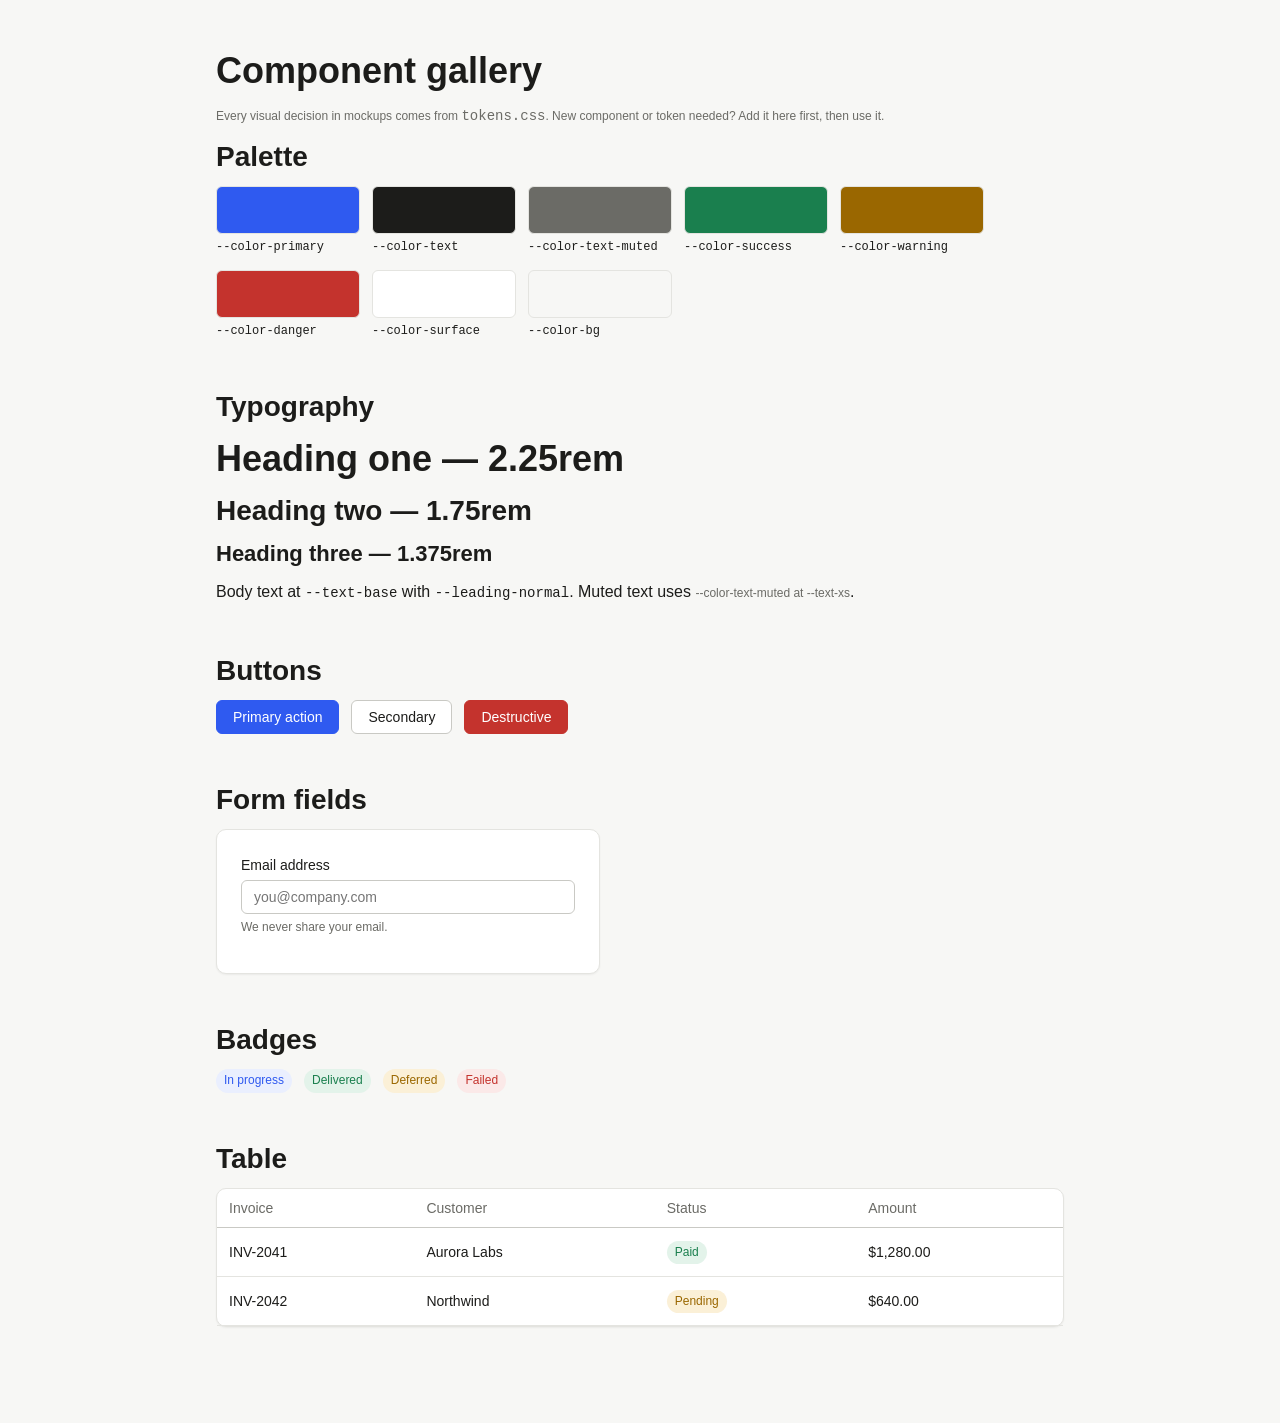
==== template/design-system/components.html @ b8dc923a "Initial release: architecture-docs-as-code toolkit for AI agent workflows A drop-in system (install." ====
<!DOCTYPE html>
<html lang="en">
<head>
  <meta charset="utf-8">
  <meta name="viewport" content="width=device-width, initial-scale=1">
  <title>Design system — component gallery</title>
  <link rel="stylesheet" href="tokens.css">
  <style>
    /* Gallery chrome only — never reuse these classes in mockups. */
    .gallery { max-width: 56rem; margin: 0 auto; padding: var(--space-7) var(--space-5); }
    .gallery section { margin-bottom: var(--space-7); }
    .row { display: flex; flex-wrap: wrap; gap: var(--space-3); align-items: center; }
    .swatch { width: 9rem; }
    .swatch div { height: 3rem; border-radius: var(--radius-sm); border: 1px solid var(--color-border); }
    .swatch code { display: block; margin-top: var(--space-1); font-size: var(--text-xs); }
  </style>
</head>
<body>
  <main class="gallery">
    <h1>Component gallery</h1>
    <p class="help">Every visual decision in mockups comes from <code>tokens.css</code>.
      New component or token needed? Add it here first, then use it.</p>

    <section>
      <h2>Palette</h2>
      <div class="row">
        <div class="swatch"><div style="background: var(--color-primary)"></div><code>--color-primary</code></div>
        <div class="swatch"><div style="background: var(--color-text)"></div><code>--color-text</code></div>
        <div class="swatch"><div style="background: var(--color-text-muted)"></div><code>--color-text-muted</code></div>
        <div class="swatch"><div style="background: var(--color-success)"></div><code>--color-success</code></div>
        <div class="swatch"><div style="background: var(--color-warning)"></div><code>--color-warning</code></div>
        <div class="swatch"><div style="background: var(--color-danger)"></div><code>--color-danger</code></div>
        <div class="swatch"><div style="background: var(--color-surface)"></div><code>--color-surface</code></div>
        <div class="swatch"><div style="background: var(--color-bg)"></div><code>--color-bg</code></div>
      </div>
    </section>

    <section>
      <h2>Typography</h2>
      <h1>Heading one — 2.25rem</h1>
      <h2>Heading two — 1.75rem</h2>
      <h3>Heading three — 1.375rem</h3>
      <p>Body text at <code>--text-base</code> with <code>--leading-normal</code>.
        Muted text uses <span class="help">--color-text-muted at --text-xs</span>.</p>
    </section>

    <section>
      <h2>Buttons</h2>
      <div class="row">
        <button class="btn btn-primary">Primary action</button>
        <button class="btn">Secondary</button>
        <button class="btn btn-danger">Destructive</button>
      </div>
    </section>

    <section>
      <h2>Form fields</h2>
      <div class="card" style="max-width: 24rem">
        <label class="label" for="email">Email address</label>
        <input class="input" id="email" type="email" placeholder="you@company.com">
        <p class="help" style="margin-top: var(--space-1)">We never share your email.</p>
      </div>
    </section>

    <section>
      <h2>Badges</h2>
      <div class="row">
        <span class="badge">In progress</span>
        <span class="badge badge-success">Delivered</span>
        <span class="badge badge-warning">Deferred</span>
        <span class="badge badge-danger">Failed</span>
      </div>
    </section>

    <section>
      <h2>Table</h2>
      <div class="card" style="padding: 0">
        <table class="table">
          <thead><tr><th>Invoice</th><th>Customer</th><th>Status</th><th>Amount</th></tr></thead>
          <tbody>
            <tr><td>INV-2041</td><td>Aurora Labs</td><td><span class="badge badge-success">Paid</span></td><td>$1,280.00</td></tr>
            <tr><td>INV-2042</td><td>Northwind</td><td><span class="badge badge-warning">Pending</span></td><td>$640.00</td></tr>
          </tbody>
        </table>
      </div>
    </section>
  </main>
</body>
</html>
---- template/design-system/tokens.css ----
/* design-system/tokens.css — the single source of visual truth.
   Every mockup and frontend imports this file. Mockups never hardcode a color,
   size, or font: if a value isn't a token here, add the token first (and show
   it in components.html), then use it. */

:root {
  /* ---- palette ---- */
  --color-bg: #f7f7f5;
  --color-surface: #ffffff;
  --color-border: #e4e4e0;
  --color-border-strong: #c9c9c4;
  --color-text: #1c1c1a;
  --color-text-muted: #6b6b66;
  --color-primary: #2f5af0;
  --color-primary-hover: #2348cc;
  --color-on-primary: #ffffff;
  --color-primary-soft: #eaeffe;
  --color-success: #1a7f4e;
  --color-success-soft: #e3f3ea;
  --color-warning: #9a6700;
  --color-warning-soft: #fbf0d7;
  --color-danger: #c4332d;
  --color-danger-soft: #fbe9e8;

  /* ---- typography ---- */
  --font-sans: -apple-system, BlinkMacSystemFont, "Segoe UI", "Inter", Roboto, sans-serif;
  --font-mono: ui-monospace, "SF Mono", "Cascadia Code", Menlo, monospace;
  --text-xs: 0.75rem;
  --text-sm: 0.875rem;
  --text-base: 1rem;
  --text-lg: 1.125rem;
  --text-xl: 1.375rem;
  --text-2xl: 1.75rem;
  --text-3xl: 2.25rem;
  --leading-tight: 1.25;
  --leading-normal: 1.6;
  --weight-normal: 400;
  --weight-medium: 500;
  --weight-semibold: 600;

  /* ---- spacing (4px scale) ---- */
  --space-1: 0.25rem;
  --space-2: 0.5rem;
  --space-3: 0.75rem;
  --space-4: 1rem;
  --space-5: 1.5rem;
  --space-6: 2rem;
  --space-7: 3rem;
  --space-8: 4rem;

  /* ---- shape & elevation ---- */
  --radius-sm: 6px;
  --radius-md: 10px;
  --radius-lg: 16px;
  --shadow-sm: 0 1px 2px rgba(28, 28, 26, 0.06);
  --shadow-md: 0 4px 16px rgba(28, 28, 26, 0.1);
}

/* ---- base ---- */
* { box-sizing: border-box; }
body {
  margin: 0;
  font-family: var(--font-sans);
  font-size: var(--text-base);
  line-height: var(--leading-normal);
  color: var(--color-text);
  background: var(--color-bg);
}
h1, h2, h3 { line-height: var(--leading-tight); font-weight: var(--weight-semibold); margin: 0 0 var(--space-3); }
h1 { font-size: var(--text-3xl); }
h2 { font-size: var(--text-2xl); }
h3 { font-size: var(--text-xl); }
p { margin: 0 0 var(--space-3); }
a { color: var(--color-primary); }
code { font-family: var(--font-mono); font-size: var(--text-sm); }

/* ---- components ---- */
.btn {
  display: inline-flex; align-items: center; gap: var(--space-2);
  padding: var(--space-2) var(--space-4);
  font: var(--weight-medium) var(--text-sm) var(--font-sans);
  border: 1px solid var(--color-border-strong); border-radius: var(--radius-sm);
  background: var(--color-surface); color: var(--color-text);
  cursor: pointer; text-decoration: none;
}
.btn:hover { border-color: var(--color-text-muted); }
.btn-primary { background: var(--color-primary); border-color: var(--color-primary); color: var(--color-on-primary); }
.btn-primary:hover { background: var(--color-primary-hover); border-color: var(--color-primary-hover); }
.btn-danger { background: var(--color-danger); border-color: var(--color-danger); color: var(--color-on-primary); }

.input, .select, .textarea {
  width: 100%; padding: var(--space-2) var(--space-3);
  font: var(--weight-normal) var(--text-sm) var(--font-sans);
  border: 1px solid var(--color-border-strong); border-radius: var(--radius-sm);
  background: var(--color-surface); color: var(--color-text);
}
.input:focus, .select:focus, .textarea:focus {
  outline: 2px solid var(--color-primary-soft); border-color: var(--color-primary);
}
.label { display: block; font-size: var(--text-sm); font-weight: var(--weight-medium); margin-bottom: var(--space-1); }
.help { font-size: var(--text-xs); color: var(--color-text-muted); }

.card {
  background: var(--color-surface); border: 1px solid var(--color-border);
  border-radius: var(--radius-md); padding: var(--space-5); box-shadow: var(--shadow-sm);
}

.badge {
  display: inline-block; padding: 2px var(--space-2);
  font-size: var(--text-xs); font-weight: var(--weight-medium);
  border-radius: 999px; background: var(--color-primary-soft); color: var(--color-primary);
}
.badge-success { background: var(--color-success-soft); color: var(--color-success); }
.badge-warning { background: var(--color-warning-soft); color: var(--color-warning); }
.badge-danger { background: var(--color-danger-soft); color: var(--color-danger); }

.table { width: 100%; border-collapse: collapse; font-size: var(--text-sm); }
.table th {
  text-align: left; font-weight: var(--weight-medium); color: var(--color-text-muted);
  padding: var(--space-2) var(--space-3); border-bottom: 1px solid var(--color-border-strong);
}
.table td { padding: var(--space-3); border-bottom: 1px solid var(--color-border); }
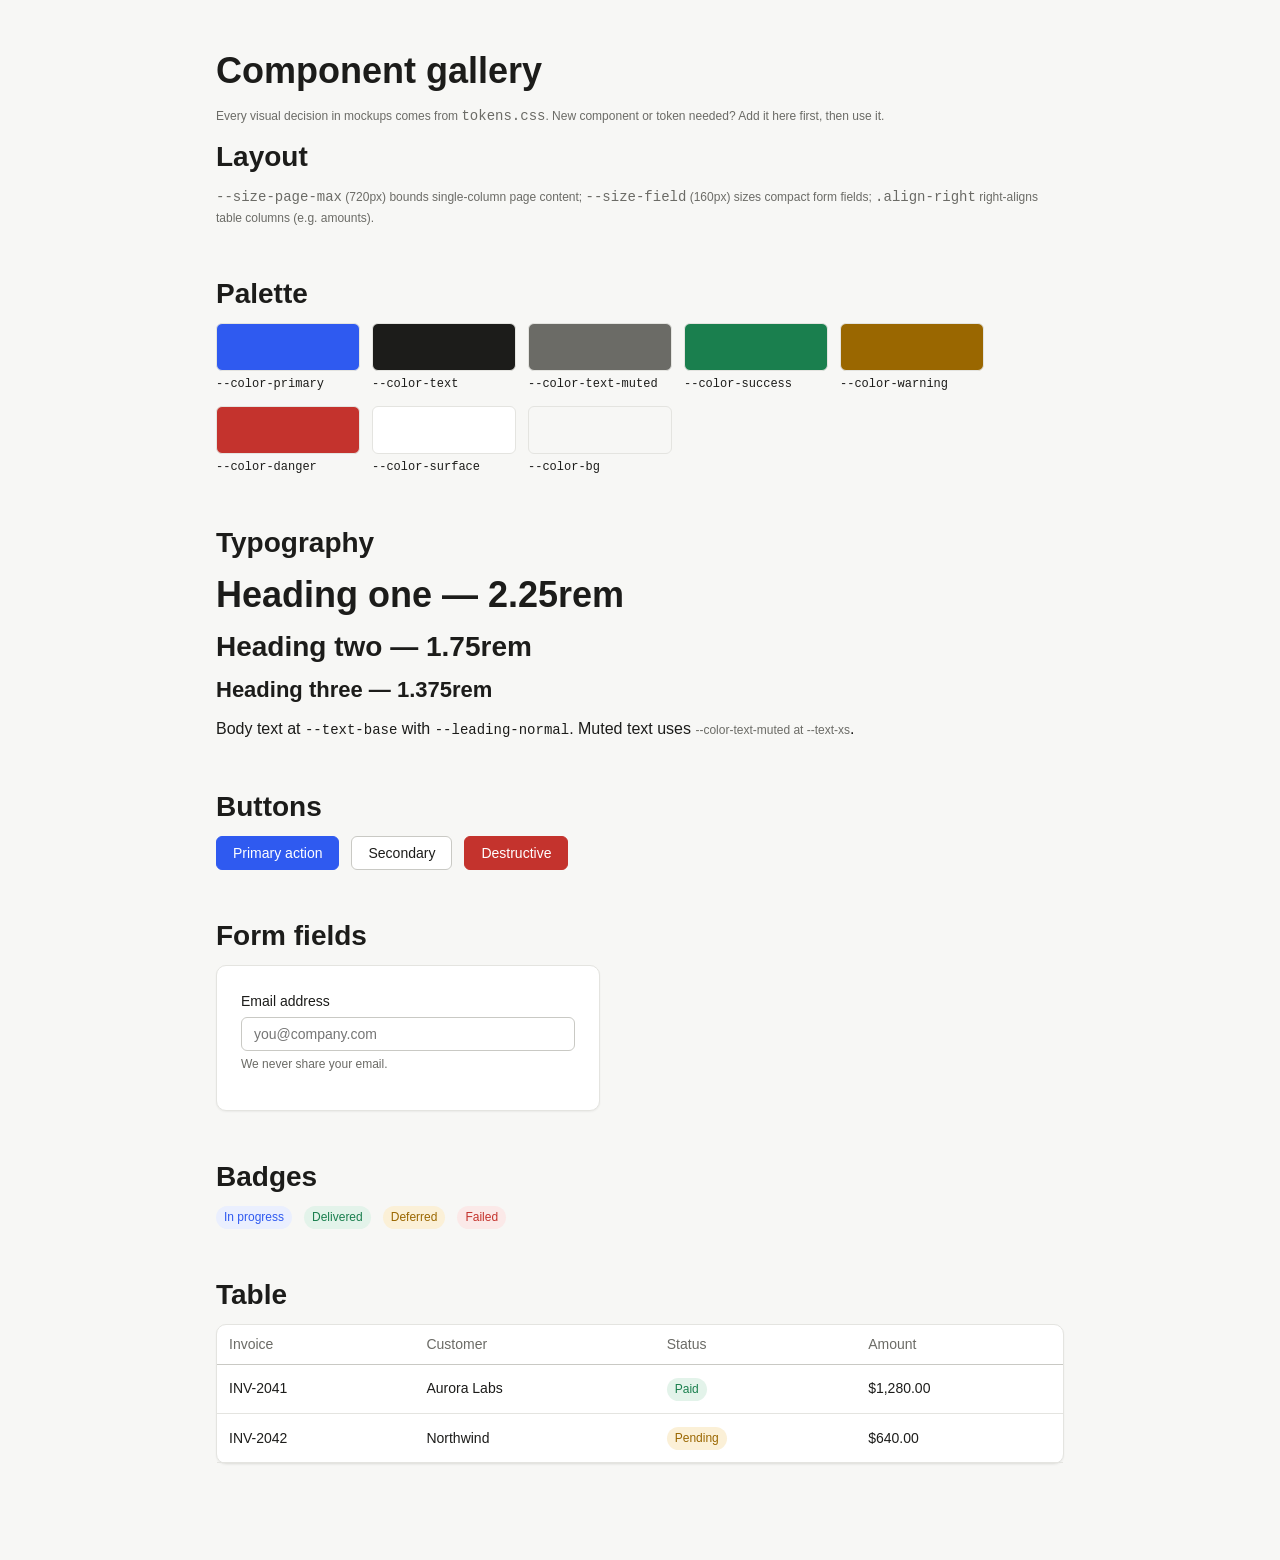
==== commit f8ceb699: "Fold e2e-test findings back into the toolkit An end-to-end run of the request workflow (full size-L " ====
--- a/template/design-system/components.html
+++ b/template/design-system/components.html
@@ -20,6 +20,13 @@
     <h1>Component gallery</h1>
     <p class="help">Every visual decision in mockups comes from <code>tokens.css</code>.
       New component or token needed? Add it here first, then use it.</p>
+
+    <section>
+      <h2>Layout</h2>
+      <p class="help"><code>--size-page-max</code> (720px) bounds single-column page
+        content; <code>--size-field</code> (160px) sizes compact form fields;
+        <code>.align-right</code> right-aligns table columns (e.g. amounts).</p>
+    </section>
 
     <section>
       <h2>Palette</h2>
--- a/template/design-system/tokens.css
+++ b/template/design-system/tokens.css
@@ -47,6 +47,10 @@
   --space-6: 2rem;
   --space-7: 3rem;
   --space-8: 4rem;
+
+  /* ---- layout ---- */
+  --size-page-max: 720px;   /* single-column page content width */
+  --size-field: 160px;      /* compact form field (amount, category, date) */
 
   /* ---- shape & elevation ---- */
   --radius-sm: 6px;
@@ -114,6 +118,8 @@
 .badge-warning { background: var(--color-warning-soft); color: var(--color-warning); }
 .badge-danger { background: var(--color-danger-soft); color: var(--color-danger); }
 
+.align-right { text-align: right; }
+
 .table { width: 100%; border-collapse: collapse; font-size: var(--text-sm); }
 .table th {
   text-align: left; font-weight: var(--weight-medium); color: var(--color-text-muted);
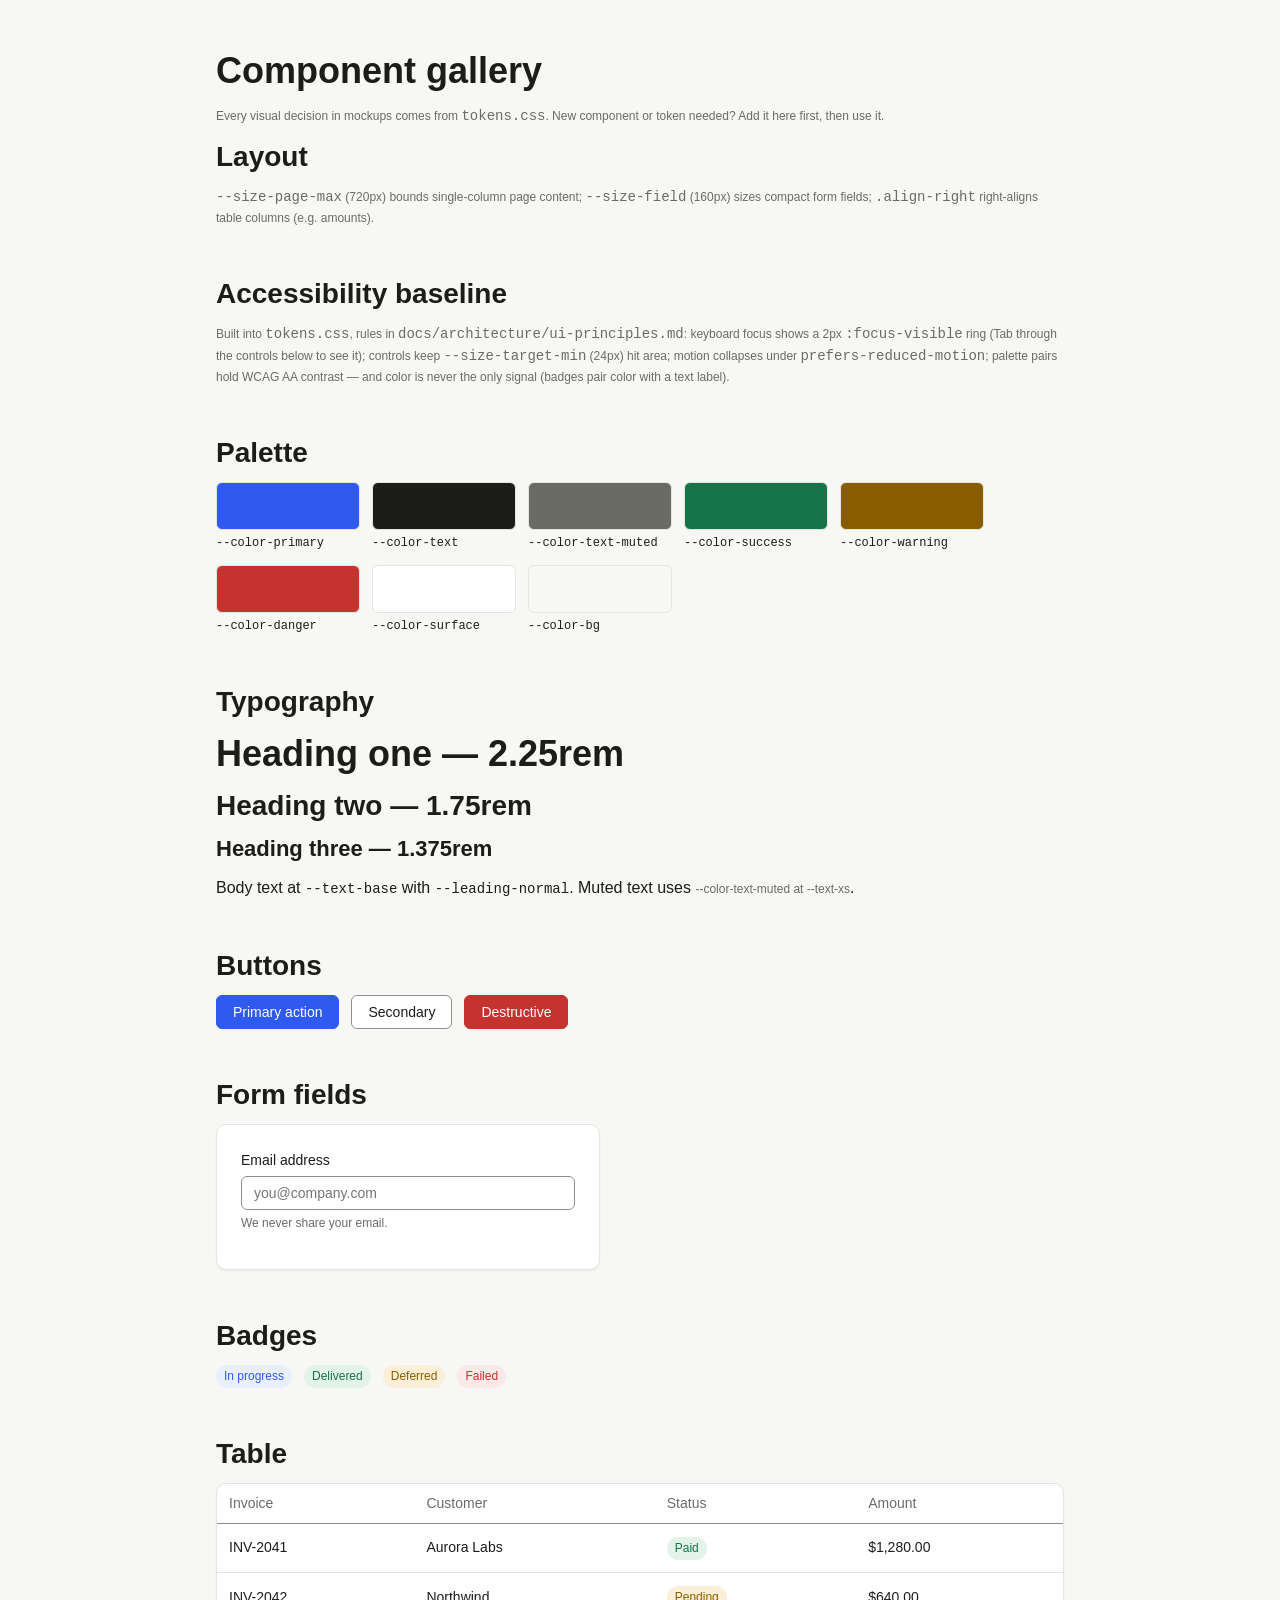
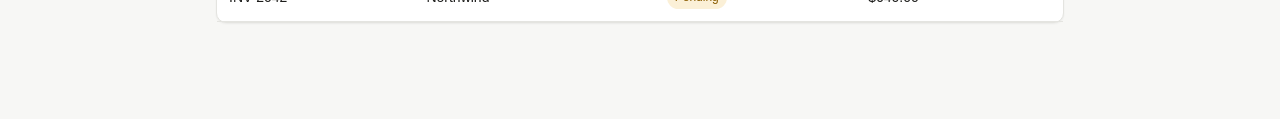
==== commit 9cfb9193: "Add UI/UX principles and living per-frontend mockups with A/B variants Deep-research distillation (N" ====
--- a/template/design-system/components.html
+++ b/template/design-system/components.html
@@ -26,6 +26,17 @@
       <p class="help"><code>--size-page-max</code> (720px) bounds single-column page
         content; <code>--size-field</code> (160px) sizes compact form fields;
         <code>.align-right</code> right-aligns table columns (e.g. amounts).</p>
+    </section>
+
+    <section>
+      <h2>Accessibility baseline</h2>
+      <p class="help">Built into <code>tokens.css</code>, rules in
+        <code>docs/architecture/ui-principles.md</code>: keyboard focus shows a
+        2px <code>:focus-visible</code> ring (Tab through the controls below to
+        see it); controls keep <code>--size-target-min</code> (24px) hit area;
+        motion collapses under <code>prefers-reduced-motion</code>; palette
+        pairs hold WCAG AA contrast — and color is never the only signal
+        (badges pair color with a text label).</p>
     </section>
 
     <section>
--- a/template/design-system/tokens.css
+++ b/template/design-system/tokens.css
@@ -4,20 +4,22 @@
    it in components.html), then use it. */
 
 :root {
-  /* ---- palette ---- */
+  /* ---- palette ----
+     Pairs must hold WCAG 2.2 AA: text on its background ≥ 4.5:1 (3:1 large),
+     control borders/icons vs adjacent colors ≥ 3:1. Check before adding a pair. */
   --color-bg: #f7f7f5;
   --color-surface: #ffffff;
-  --color-border: #e4e4e0;
-  --color-border-strong: #c9c9c4;
+  --color-border: #e4e4e0;          /* decorative dividers only — never a control's sole boundary */
+  --color-border-strong: #8f8f8a;   /* control boundaries: 3.25:1 vs surface, 3.03:1 vs bg */
   --color-text: #1c1c1a;
   --color-text-muted: #6b6b66;
   --color-primary: #2f5af0;
   --color-primary-hover: #2348cc;
   --color-on-primary: #ffffff;
   --color-primary-soft: #eaeffe;
-  --color-success: #1a7f4e;
+  --color-success: #167348;         /* 5.10:1 on success-soft */
   --color-success-soft: #e3f3ea;
-  --color-warning: #9a6700;
+  --color-warning: #8a5c00;         /* 5.14:1 on warning-soft */
   --color-warning-soft: #fbf0d7;
   --color-danger: #c4332d;
   --color-danger-soft: #fbe9e8;
@@ -51,6 +53,7 @@
   /* ---- layout ---- */
   --size-page-max: 720px;   /* single-column page content width */
   --size-field: 160px;      /* compact form field (amount, category, date) */
+  --size-target-min: 24px;  /* WCAG 2.2 pointer-target floor; prefer 40px+ for primary controls */
 
   /* ---- shape & elevation ---- */
   --radius-sm: 6px;
@@ -62,6 +65,22 @@
 
 /* ---- base ---- */
 * { box-sizing: border-box; }
+
+/* Keyboard focus is always visible (WCAG 2.2 SC 2.4.7); see ui-principles.md. */
+:focus-visible {
+  outline: 2px solid var(--color-primary);
+  outline-offset: 2px;
+}
+
+/* Non-essential motion collapses to instant when the user asks for it. */
+@media (prefers-reduced-motion: reduce) {
+  *, *::before, *::after {
+    animation-duration: 0.01ms !important;
+    animation-iteration-count: 1 !important;
+    transition-duration: 0.01ms !important;
+    scroll-behavior: auto !important;
+  }
+}
 body {
   margin: 0;
   font-family: var(--font-sans);
@@ -81,6 +100,7 @@
 /* ---- components ---- */
 .btn {
   display: inline-flex; align-items: center; gap: var(--space-2);
+  min-height: var(--size-target-min);
   padding: var(--space-2) var(--space-4);
   font: var(--weight-medium) var(--text-sm) var(--font-sans);
   border: 1px solid var(--color-border-strong); border-radius: var(--radius-sm);
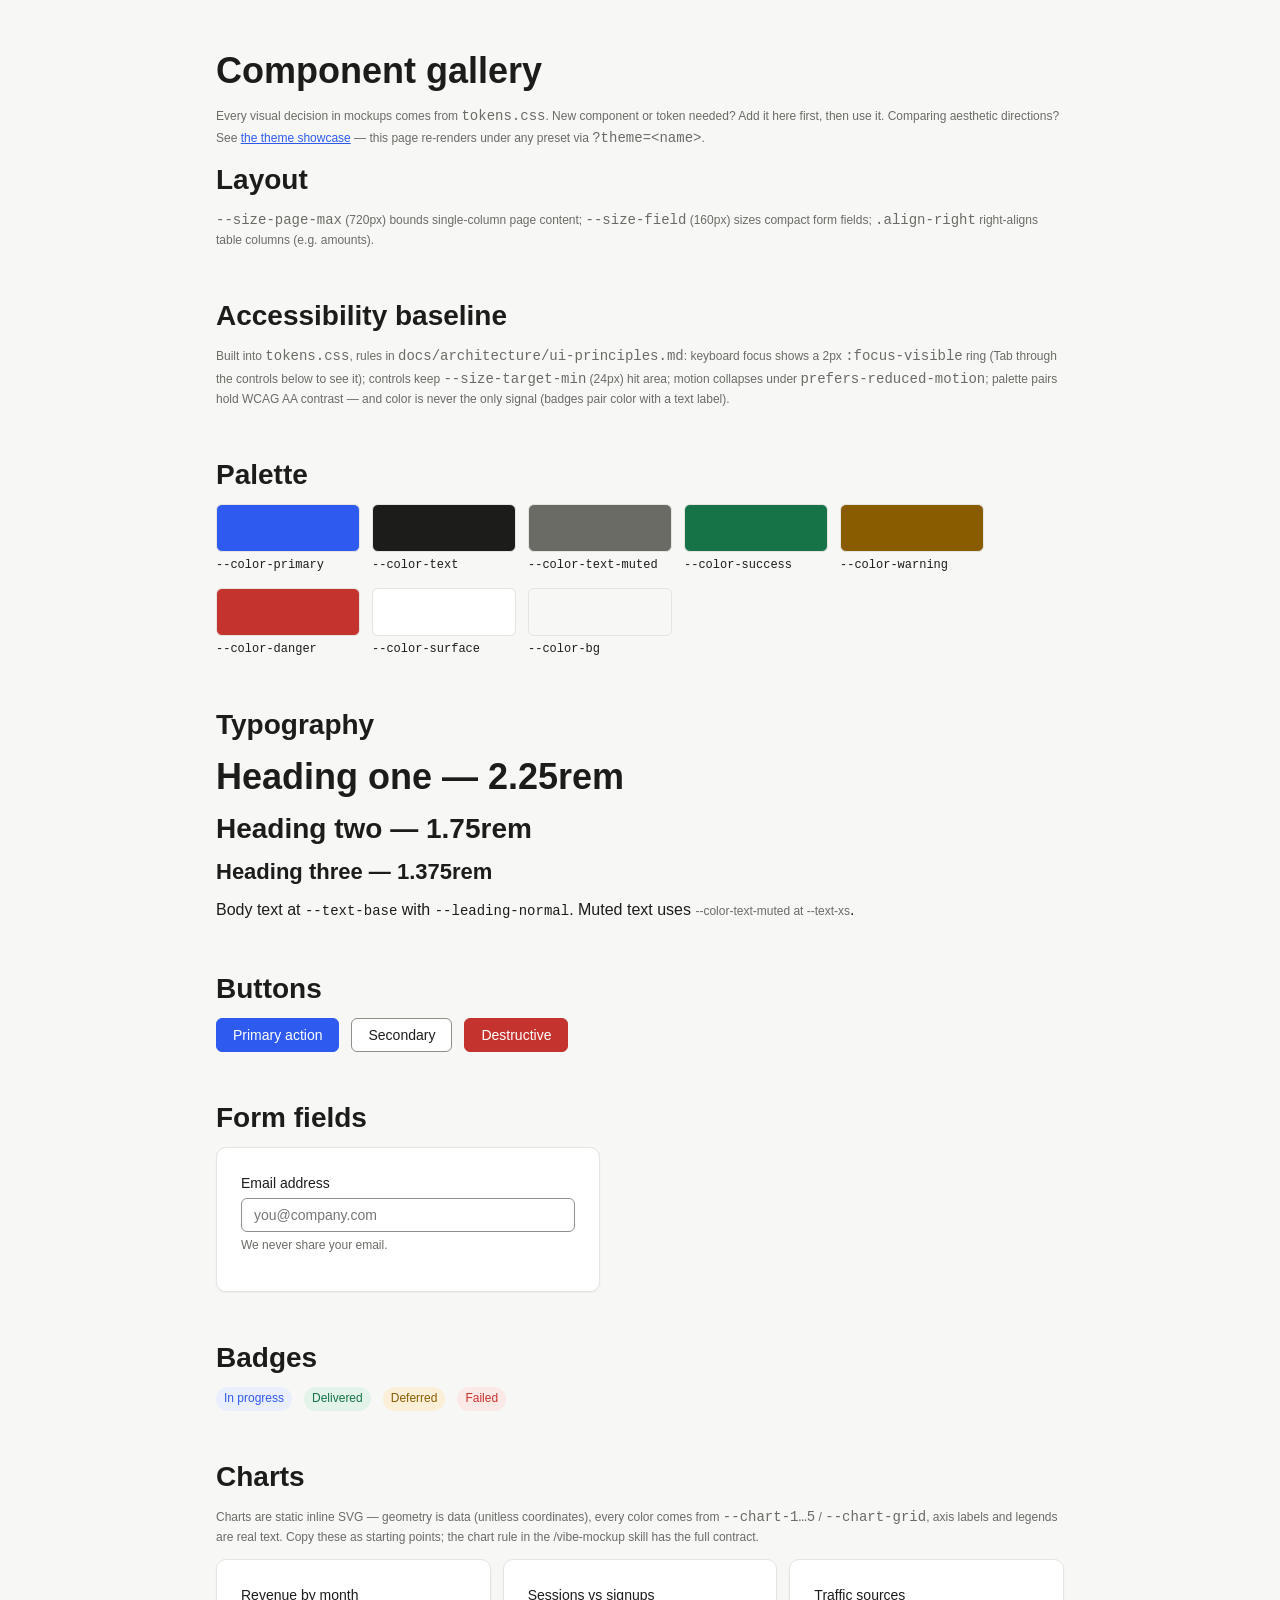
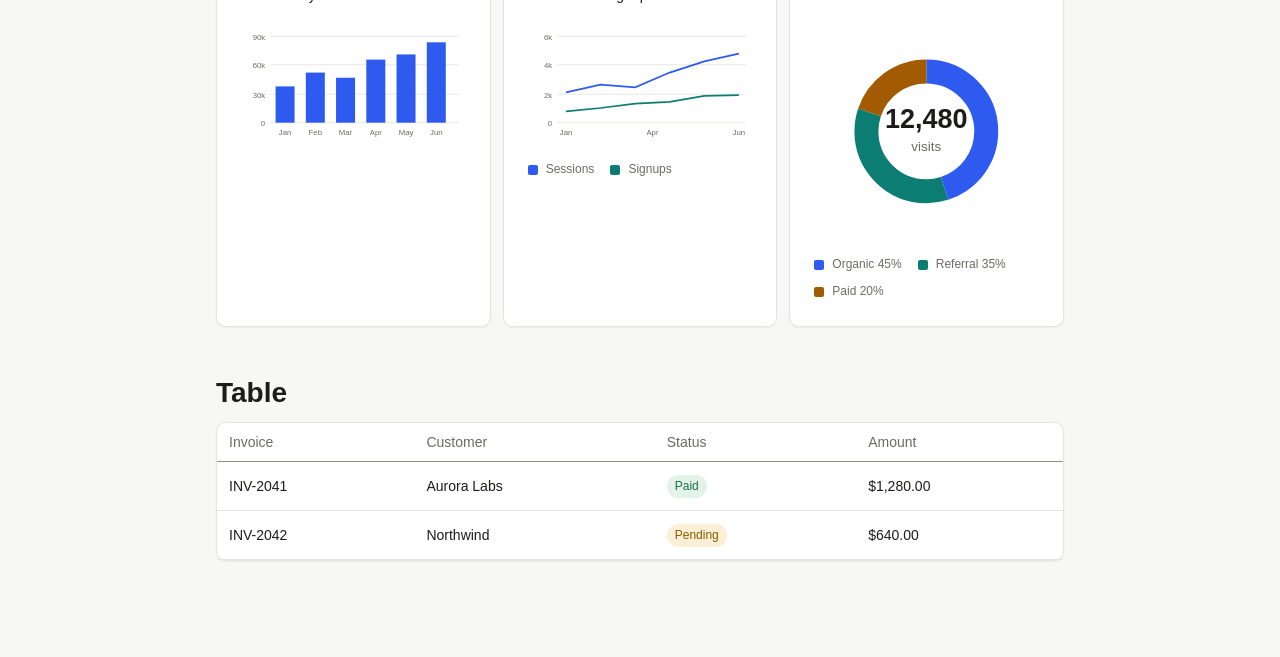
==== commit 65743c3f: "Add theme presets; chart tokens + static-SVG recipes; shadcn/Basecoat bridge - design-system/themes/" ====
--- a/template/design-system/components.html
+++ b/template/design-system/components.html
@@ -5,6 +5,15 @@
   <meta name="viewport" content="width=device-width, initial-scale=1">
   <title>Design system — component gallery</title>
   <link rel="stylesheet" href="tokens.css">
+  <script>
+    // Theme preview: components.html?theme=<name> overlays themes/<name>.tokens.css
+    // (synchronous insert so the override loads before first paint).
+    const theme = new URLSearchParams(location.search).get("theme");
+    if (/^[\w-]+$/.test(theme ?? "")) {
+      document.head.insertAdjacentHTML("beforeend",
+        `<link rel="stylesheet" href="themes/${theme}.tokens.css">`);
+    }
+  </script>
   <style>
     /* Gallery chrome only — never reuse these classes in mockups. */
     .gallery { max-width: 56rem; margin: 0 auto; padding: var(--space-7) var(--space-5); }
@@ -19,7 +28,10 @@
   <main class="gallery">
     <h1>Component gallery</h1>
     <p class="help">Every visual decision in mockups comes from <code>tokens.css</code>.
-      New component or token needed? Add it here first, then use it.</p>
+      New component or token needed? Add it here first, then use it.
+      Comparing aesthetic directions? See <a href="themes/index.html">the theme
+      showcase</a> — this page re-renders under any preset via
+      <code>?theme=&lt;name&gt;</code>.</p>
 
     <section>
       <h2>Layout</h2>
@@ -91,6 +103,89 @@
     </section>
 
     <section>
+      <h2>Charts</h2>
+      <p class="help">Charts are static inline SVG — geometry is data (unitless
+        coordinates), every color comes from <code>--chart-1…5</code> /
+        <code>--chart-grid</code>, axis labels and legends are real text. Copy
+        these as starting points; the chart rule in the /vibe-mockup skill has
+        the full contract.</p>
+      <div class="row" style="align-items: stretch">
+
+        <figure class="chart card" style="flex: 1; min-width: var(--size-field); margin: 0">
+          <figcaption class="chart-title">Revenue by month</figcaption>
+          <svg viewBox="0 0 260 150" role="img" aria-label="Bar chart: monthly revenue, January 38 to June 84 thousand dollars, rising overall">
+            <line class="chart-grid-line" x1="34" y1="20" x2="252" y2="20"/>
+            <line class="chart-grid-line" x1="34" y1="53" x2="252" y2="53"/>
+            <line class="chart-grid-line" x1="34" y1="87" x2="252" y2="87"/>
+            <line class="chart-grid-line" x1="34" y1="120" x2="252" y2="120"/>
+            <text class="chart-axis" x="28" y="124" font-size="9" text-anchor="end">0</text>
+            <text class="chart-axis" x="28" y="91" font-size="9" text-anchor="end">30k</text>
+            <text class="chart-axis" x="28" y="57" font-size="9" text-anchor="end">60k</text>
+            <text class="chart-axis" x="28" y="24" font-size="9" text-anchor="end">90k</text>
+            <rect fill="var(--chart-1)" x="40"  y="78" width="22" height="42"/>
+            <rect fill="var(--chart-1)" x="75"  y="62" width="22" height="58"/>
+            <rect fill="var(--chart-1)" x="110" y="68" width="22" height="52"/>
+            <rect fill="var(--chart-1)" x="145" y="47" width="22" height="73"/>
+            <rect fill="var(--chart-1)" x="180" y="41" width="22" height="79"/>
+            <rect fill="var(--chart-1)" x="215" y="27" width="22" height="93"/>
+            <text class="chart-axis" x="51"  y="134" font-size="9" text-anchor="middle">Jan</text>
+            <text class="chart-axis" x="86"  y="134" font-size="9" text-anchor="middle">Feb</text>
+            <text class="chart-axis" x="121" y="134" font-size="9" text-anchor="middle">Mar</text>
+            <text class="chart-axis" x="156" y="134" font-size="9" text-anchor="middle">Apr</text>
+            <text class="chart-axis" x="191" y="134" font-size="9" text-anchor="middle">May</text>
+            <text class="chart-axis" x="226" y="134" font-size="9" text-anchor="middle">Jun</text>
+          </svg>
+        </figure>
+
+        <figure class="chart card" style="flex: 1; min-width: var(--size-field); margin: 0">
+          <figcaption class="chart-title">Sessions vs signups</figcaption>
+          <svg viewBox="0 0 260 150" role="img" aria-label="Line chart: sessions grow from 21 to 48 hundred, signups from 8 to 19 hundred, January to June">
+            <line class="chart-grid-line" x1="34" y1="20" x2="252" y2="20"/>
+            <line class="chart-grid-line" x1="34" y1="53" x2="252" y2="53"/>
+            <line class="chart-grid-line" x1="34" y1="87" x2="252" y2="87"/>
+            <line class="chart-grid-line" x1="34" y1="120" x2="252" y2="120"/>
+            <text class="chart-axis" x="28" y="124" font-size="9" text-anchor="end">0</text>
+            <text class="chart-axis" x="28" y="91" font-size="9" text-anchor="end">2k</text>
+            <text class="chart-axis" x="28" y="57" font-size="9" text-anchor="end">4k</text>
+            <text class="chart-axis" x="28" y="24" font-size="9" text-anchor="end">6k</text>
+            <polyline fill="none" stroke="var(--chart-1)" stroke-width="2"
+              points="44,85 84,76 124,79 164,62 204,49 244,40"/>
+            <polyline fill="none" stroke="var(--chart-2)" stroke-width="2"
+              points="44,107 84,103 124,98 164,96 204,89 244,88"/>
+            <text class="chart-axis" x="44"  y="134" font-size="9" text-anchor="middle">Jan</text>
+            <text class="chart-axis" x="144" y="134" font-size="9" text-anchor="middle">Apr</text>
+            <text class="chart-axis" x="244" y="134" font-size="9" text-anchor="middle">Jun</text>
+          </svg>
+          <ul class="chart-legend">
+            <li><span class="chart-swatch" style="background: var(--chart-1)"></span>Sessions</li>
+            <li><span class="chart-swatch" style="background: var(--chart-2)"></span>Signups</li>
+          </ul>
+        </figure>
+
+        <figure class="chart card" style="flex: 1; min-width: var(--size-field); margin: 0">
+          <figcaption class="chart-title">Traffic sources</figcaption>
+          <svg viewBox="0 0 150 150" role="img" aria-label="Donut chart: 12,480 visits — organic 45 percent, referral 35 percent, paid 20 percent">
+            <g transform="rotate(-90 75 75)">
+              <circle fill="none" stroke="var(--chart-1)" stroke-width="16" r="40" cx="75" cy="75"
+                stroke-dasharray="113.1 251.3"/>
+              <circle fill="none" stroke="var(--chart-2)" stroke-width="16" r="40" cx="75" cy="75"
+                stroke-dasharray="88 251.3" stroke-dashoffset="-113.1"/>
+              <circle fill="none" stroke="var(--chart-3)" stroke-width="16" r="40" cx="75" cy="75"
+                stroke-dasharray="50.2 251.3" stroke-dashoffset="-201.1"/>
+            </g>
+            <text class="chart-value" x="75" y="73" font-size="18" text-anchor="middle">12,480</text>
+            <text class="chart-axis" x="75" y="88" font-size="9" text-anchor="middle">visits</text>
+          </svg>
+          <ul class="chart-legend">
+            <li><span class="chart-swatch" style="background: var(--chart-1)"></span>Organic 45%</li>
+            <li><span class="chart-swatch" style="background: var(--chart-2)"></span>Referral 35%</li>
+            <li><span class="chart-swatch" style="background: var(--chart-3)"></span>Paid 20%</li>
+          </ul>
+        </figure>
+      </div>
+    </section>
+
+    <section>
       <h2>Table</h2>
       <div class="card" style="padding: 0">
         <table class="table">
--- a/template/design-system/tokens.css
+++ b/template/design-system/tokens.css
@@ -1,12 +1,22 @@
 /* design-system/tokens.css — the single source of visual truth.
    Every mockup and frontend imports this file. Mockups never hardcode a color,
    size, or font: if a value isn't a token here, add the token first (and show
-   it in components.html), then use it. */
+   it in components.html), then use it.
+
+   STARTER LOOK: the values below are a deliberately neutral default so the
+   system works out of the box — a placeholder, not a design. Before a
+   frontend's first real screens, commit to an aesthetic direction (browse
+   themes/index.html, or describe your own) and fold it in here — the
+   /vibe-mockup skill drives this. Delete this notice once a direction is
+   chosen. */
 
 :root {
   /* ---- palette ----
      Pairs must hold WCAG 2.2 AA: text on its background ≥ 4.5:1 (3:1 large),
-     control borders/icons vs adjacent colors ≥ 3:1. Check before adding a pair. */
+     control borders/icons vs adjacent colors ≥ 3:1. Check before adding a pair.
+     Roles: --color-primary marks the one primary action per view, plus links;
+     *-soft fills are for badges and selected states, never large surfaces;
+     status colors (success/warning/danger) mark state, never decoration. */
   --color-bg: #f7f7f5;
   --color-surface: #ffffff;
   --color-border: #e4e4e0;          /* decorative dividers only — never a control's sole boundary */
@@ -24,8 +34,27 @@
   --color-danger: #c4332d;
   --color-danger-soft: #fbe9e8;
 
-  /* ---- typography ---- */
+  /* ---- chart series ----
+     Categorical palette for static SVG charts (named to the shadcn --chart-N
+     convention, so shadcn/tweakcn themes slot straight in). Series are
+     assigned in order; every value holds ≥ 3:1 vs bg and surface (WCAG 1.4.11,
+     thin marks like lines). Adjacent slots differ by hue, so a legend or
+     direct label always names the series — color is never the only signal.
+     Never use status colors (success/warning/danger) as series fills. */
+  --chart-1: #2f5af0;   /* 5.10:1 vs bg */
+  --chart-2: #0c7d72;   /* 4.67:1 vs bg */
+  --chart-3: #a25b00;   /* 4.85:1 vs bg */
+  --chart-4: #7a4bd6;   /* 5.15:1 vs bg */
+  --chart-5: #bb3f6e;   /* 4.84:1 vs bg */
+  --chart-grid: var(--color-border);   /* gridlines are decoration, not data */
+
+  /* ---- typography ----
+     Roles: --font-display is headings only — themes pair it against
+     --font-sans; never introduce a third family. --text-3xl/-2xl are page/
+     section titles (one --text-3xl per page); --text-base is body;
+     --text-sm is controls, tables, dense data; --text-xs is help/meta only. */
   --font-sans: -apple-system, BlinkMacSystemFont, "Segoe UI", "Inter", Roboto, sans-serif;
+  --font-display: var(--font-sans);
   --font-mono: ui-monospace, "SF Mono", "Cascadia Code", Menlo, monospace;
   --text-xs: 0.75rem;
   --text-sm: 0.875rem;
@@ -40,7 +69,9 @@
   --weight-medium: 500;
   --weight-semibold: 600;
 
-  /* ---- spacing (4px scale) ---- */
+  /* ---- spacing (4px scale) ----
+     Rhythm: the gap between groups is at least one step larger than the gap
+     within them (ui-principles: proximity is meaning). */
   --space-1: 0.25rem;
   --space-2: 0.5rem;
   --space-3: 0.75rem;
@@ -55,7 +86,9 @@
   --size-field: 160px;      /* compact form field (amount, category, date) */
   --size-target-min: 24px;  /* WCAG 2.2 pointer-target floor; prefer 40px+ for primary controls */
 
-  /* ---- shape & elevation ---- */
+  /* ---- shape & elevation ----
+     Roles: --radius-sm controls; --radius-md cards/containers; --radius-lg
+     modals and hero surfaces; the 999px pill is reserved for badges. */
   --radius-sm: 6px;
   --radius-md: 10px;
   --radius-lg: 16px;
@@ -89,7 +122,7 @@
   color: var(--color-text);
   background: var(--color-bg);
 }
-h1, h2, h3 { line-height: var(--leading-tight); font-weight: var(--weight-semibold); margin: 0 0 var(--space-3); }
+h1, h2, h3 { font-family: var(--font-display); line-height: var(--leading-tight); font-weight: var(--weight-semibold); margin: 0 0 var(--space-3); }
 h1 { font-size: var(--text-3xl); }
 h2 { font-size: var(--text-2xl); }
 h3 { font-size: var(--text-xl); }
@@ -140,6 +173,23 @@
 
 .align-right { text-align: right; }
 
+/* Charts are static inline SVG (see the /vibe-mockup chart rule). Text drawn
+   inside the SVG sizes in user units (unitless font-size attribute) so it
+   scales with the geometry; these classes supply family and color only.
+   The HTML legend uses normal type tokens. */
+.chart svg { display: block; width: 100%; height: auto; }
+.chart-title { font-size: var(--text-sm); font-weight: var(--weight-medium); margin-bottom: var(--space-3); }
+.chart-axis { font-family: var(--font-sans); fill: var(--color-text-muted); }
+.chart-value { font-family: var(--font-sans); fill: var(--color-text); font-weight: var(--weight-semibold); }
+.chart-grid-line { stroke: var(--chart-grid); }
+.chart-legend {
+  display: flex; flex-wrap: wrap; gap: var(--space-2) var(--space-4);
+  margin: var(--space-3) 0 0; padding: 0; list-style: none;
+  font-size: var(--text-xs); color: var(--color-text-muted);
+}
+.chart-legend li { display: inline-flex; align-items: center; gap: var(--space-2); }
+.chart-swatch { width: 10px; height: 10px; border-radius: 2px; flex: none; }
+
 .table { width: 100%; border-collapse: collapse; font-size: var(--text-sm); }
 .table th {
   text-align: left; font-weight: var(--weight-medium); color: var(--color-text-muted);
